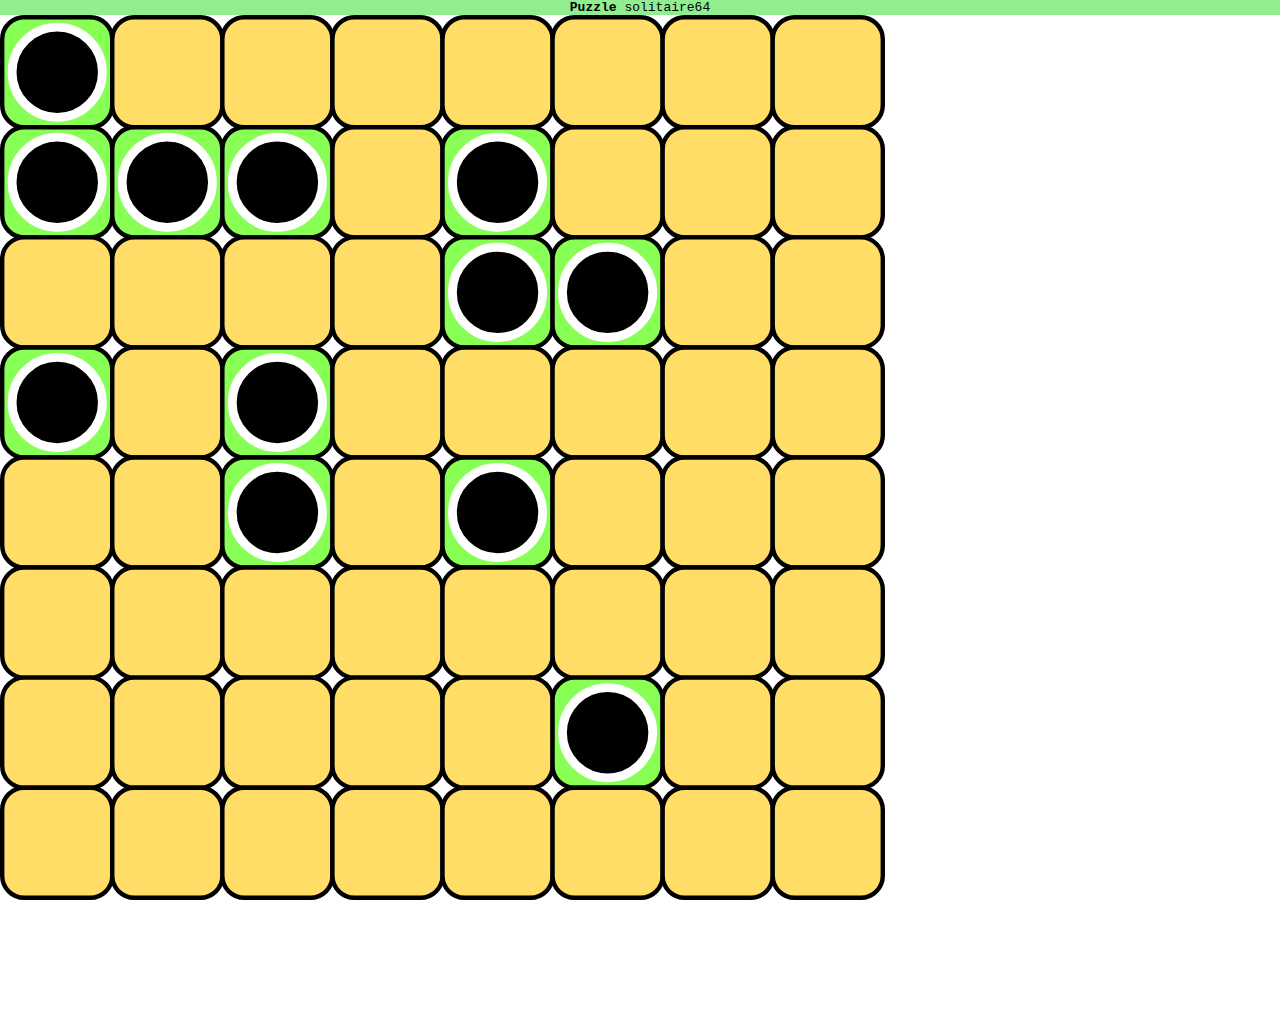
==== index.html @ f226a995 "Add files via upload" ====
<!DOCTYPE html>
<html>

<head>
    <meta charset="utf-8">
    <meta name="viewport" content="initial-scale=1.0">

    <title>solitaire64</title>

    <style type="text/css">
        html,
        body {
            font-family: monospace;
            height: 100%;
            width: 100%;
            border: 0;
            padding: 0;
            margin: 0;
            overflow-x: hidden;
        }

        p {
            padding-left: 1%;
            text-indent: 3%;
        }

        .classTextPuzzleName {
            text-align: center;
            background-color: #90ee90;
        }

        #idDivForRules {
            background-color: #FDC;
            padding-bottom: 1vh;
        }
    </style>
</head>

<body>
    <div class="classTextPuzzleName" id="idDivTextPuzzleName"><b>Puzzle</b> solitaire64</div>

    <svg id="idShowMainGame"></svg>

    <div id="idDivForRules">
        <div class="classTextPuzzleName">Rules:</div>

        <p>It is the Peg_solitaire - based game. But pegs can jump on any distance, not only anjacted cells. But after jumping peg must stop on the adjacted cell (after captured peg). Original game, that inspire me: <a href="https://en.wikipedia.org/wiki/Peg_solitaire">Peg_solitaire in Wikipedia.</a></p>
        
        <p>Just click highlighted starting and finishing cells to make a move. Refresh the page to start a new game. If this game is too difficult for You, watch this video: <a href="https://www.youtube.com/watch?v=-U7c_y5ks30">How To Solve The Peg Solitaire Puzzle on YouTube.</a> Attention! Video with music.</p>
    </div>

    <script src="js_01_SETS.js"></script>
    <script src="js_02_generate_convert.js"></script>
    <script src="js_03_F_XY.js"></script>
    <script src="js_04_F_MOVE.js"></script>
    <script src="js_05_F_BOARD.js"></script>
    <script src="js_06_EL.js"></script>
    <script src="js_07_SVG.js"></script>
    <script src="js_08_SVG_DRAW.js"></script>
    <script src="js_09_process.js"></script>
</body>

</html>
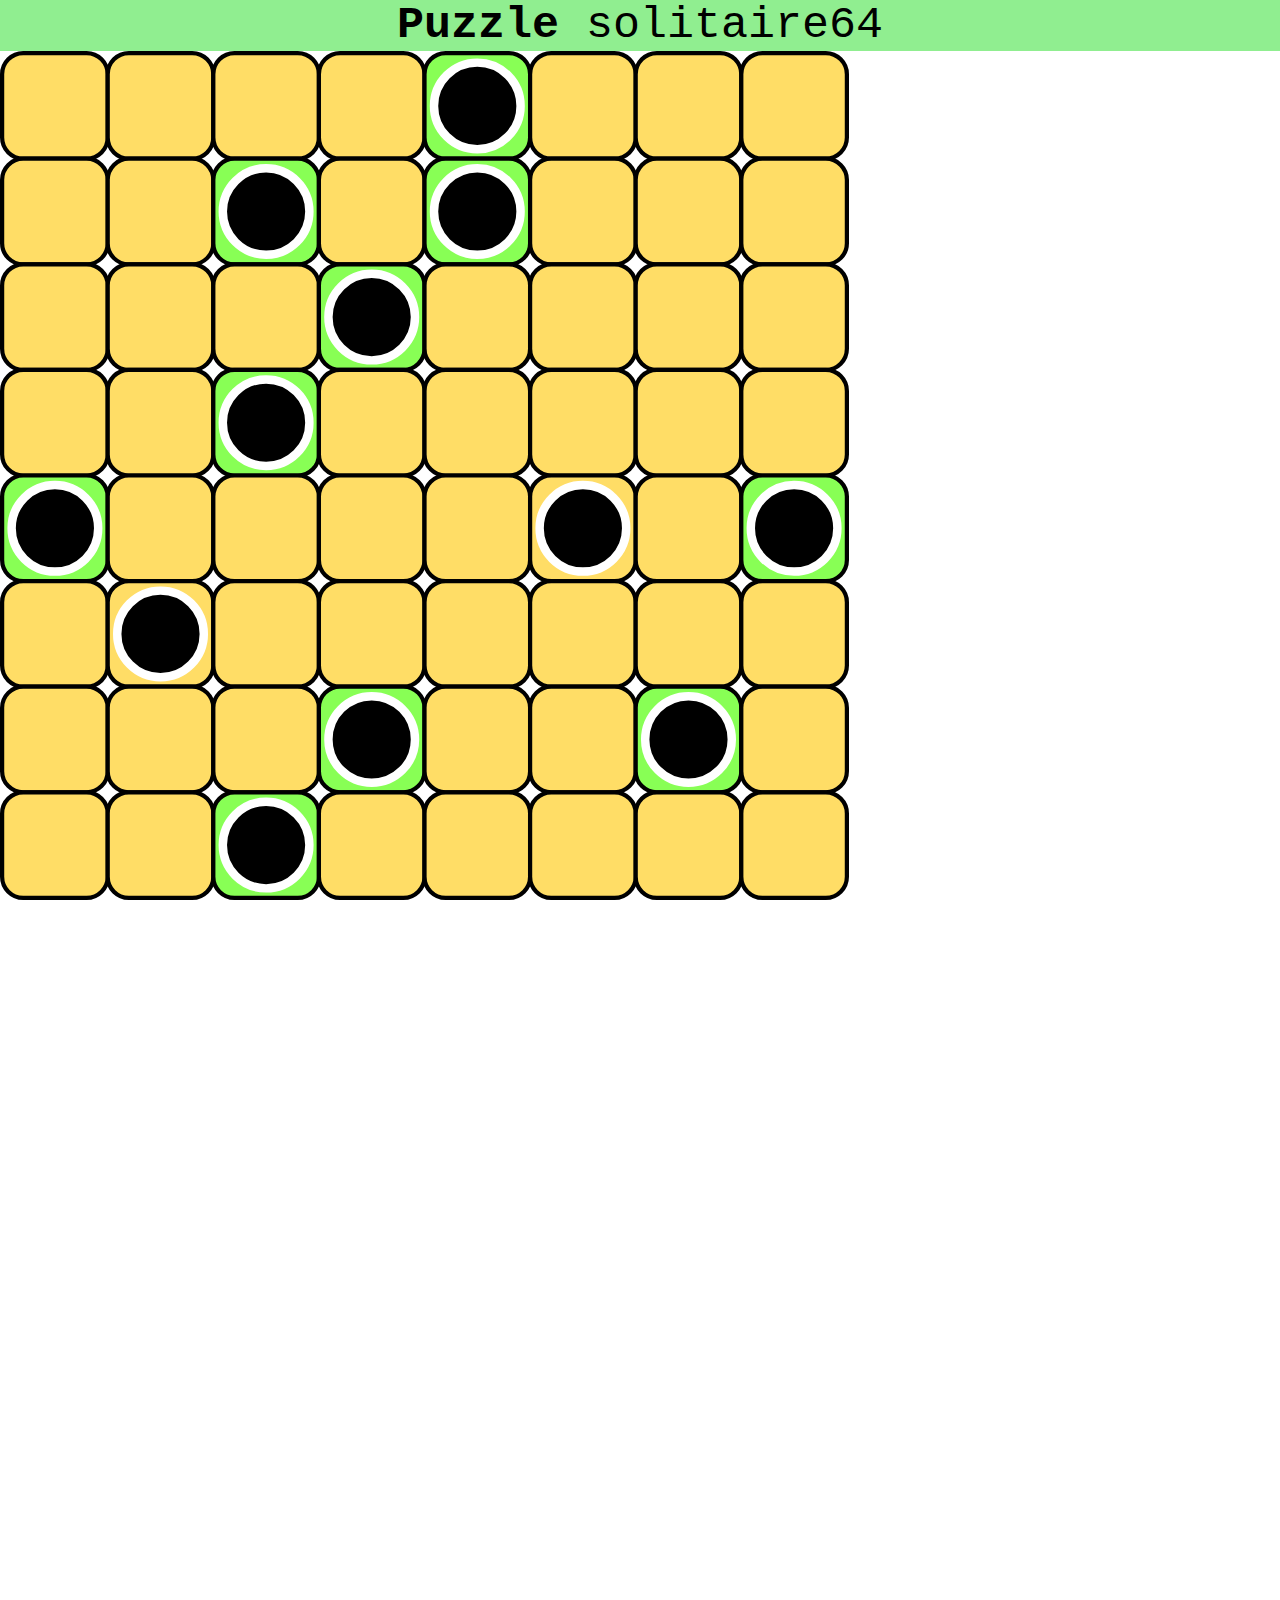
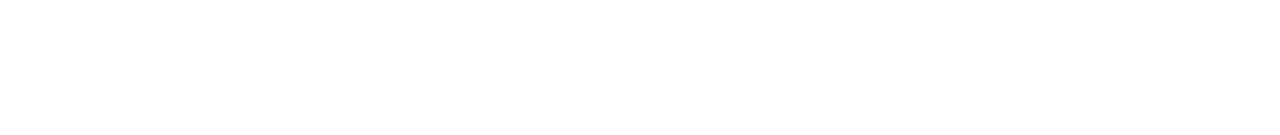
==== commit 872449de: "add CSS and delete .gitignore and .Python" ====
--- a/index.html
+++ b/index.html
@@ -4,36 +4,8 @@
 <head>
     <meta charset="utf-8">
     <meta name="viewport" content="initial-scale=1.0">
-
     <title>solitaire64</title>
-
-    <style type="text/css">
-        html,
-        body {
-            font-family: monospace;
-            height: 100%;
-            width: 100%;
-            border: 0;
-            padding: 0;
-            margin: 0;
-            overflow-x: hidden;
-        }
-
-        p {
-            padding-left: 1%;
-            text-indent: 3%;
-        }
-
-        .classTextPuzzleName {
-            text-align: center;
-            background-color: #90ee90;
-        }
-
-        #idDivForRules {
-            background-color: #FDC;
-            padding-bottom: 1vh;
-        }
-    </style>
+    <link rel="stylesheet" href="css_style.css" type="text/css">
 </head>
 
 <body>
@@ -44,9 +16,9 @@
     <div id="idDivForRules">
         <div class="classTextPuzzleName">Rules:</div>
 
-        <p>It is the Peg_solitaire - based game. But pegs can jump on any distance, not only anjacted cells. But after jumping peg must stop on the adjacted cell (after captured peg). Original game, that inspire me: <a href="https://en.wikipedia.org/wiki/Peg_solitaire">Peg_solitaire in Wikipedia.</a></p>
+        <p>It is the game, based on Peg solitaire. But pegs can jump on any distance, not only anjacted cells. But after jumping peg must stop on the adjacted cell (after captured peg). Original game, that inspire me: "Peg_solitaire" <a href="https://en.wikipedia.org/wiki/Peg_solitaire">on_Wikipedia.</a></p>
         
-        <p>Just click highlighted starting and finishing cells to make a move. Refresh the page to start a new game. If this game is too difficult for You, watch this video: <a href="https://www.youtube.com/watch?v=-U7c_y5ks30">How To Solve The Peg Solitaire Puzzle on YouTube.</a> Attention! Video with music.</p>
+        <p>Just click highlighted starting and finishing cells to make a move. Refresh the page to start a new game. If this game is too difficult for You, watch this video: "How To Solve The Peg Solitaire Puzzle" <a href="https://www.youtube.com/watch?v=-U7c_y5ks30">on_YouTube.</a> Attention! Video with music.</p>
     </div>
 
     <script src="js_01_SETS.js"></script>
--- a/css_style.css
+++ b/css_style.css
@@ -0,0 +1,29 @@
+html, body {
+    font-family: monospace;
+    height: 100%;
+    width: 100%;
+    border: 0;
+    padding: 0;
+    margin: 0;
+    overflow-x: hidden;
+}
+
+html, body {
+    font-size: 5vh;
+    font-size: 5vm;
+    font-size: 5vmin;
+}
+
+p {
+    padding-left: 1%;
+    text-indent: 3%;
+}
+
+.classTextPuzzleName {
+    text-align: center;
+    background-color: #90ee90;
+}
+
+#idDivForRules {
+    background-color: #FDC;
+}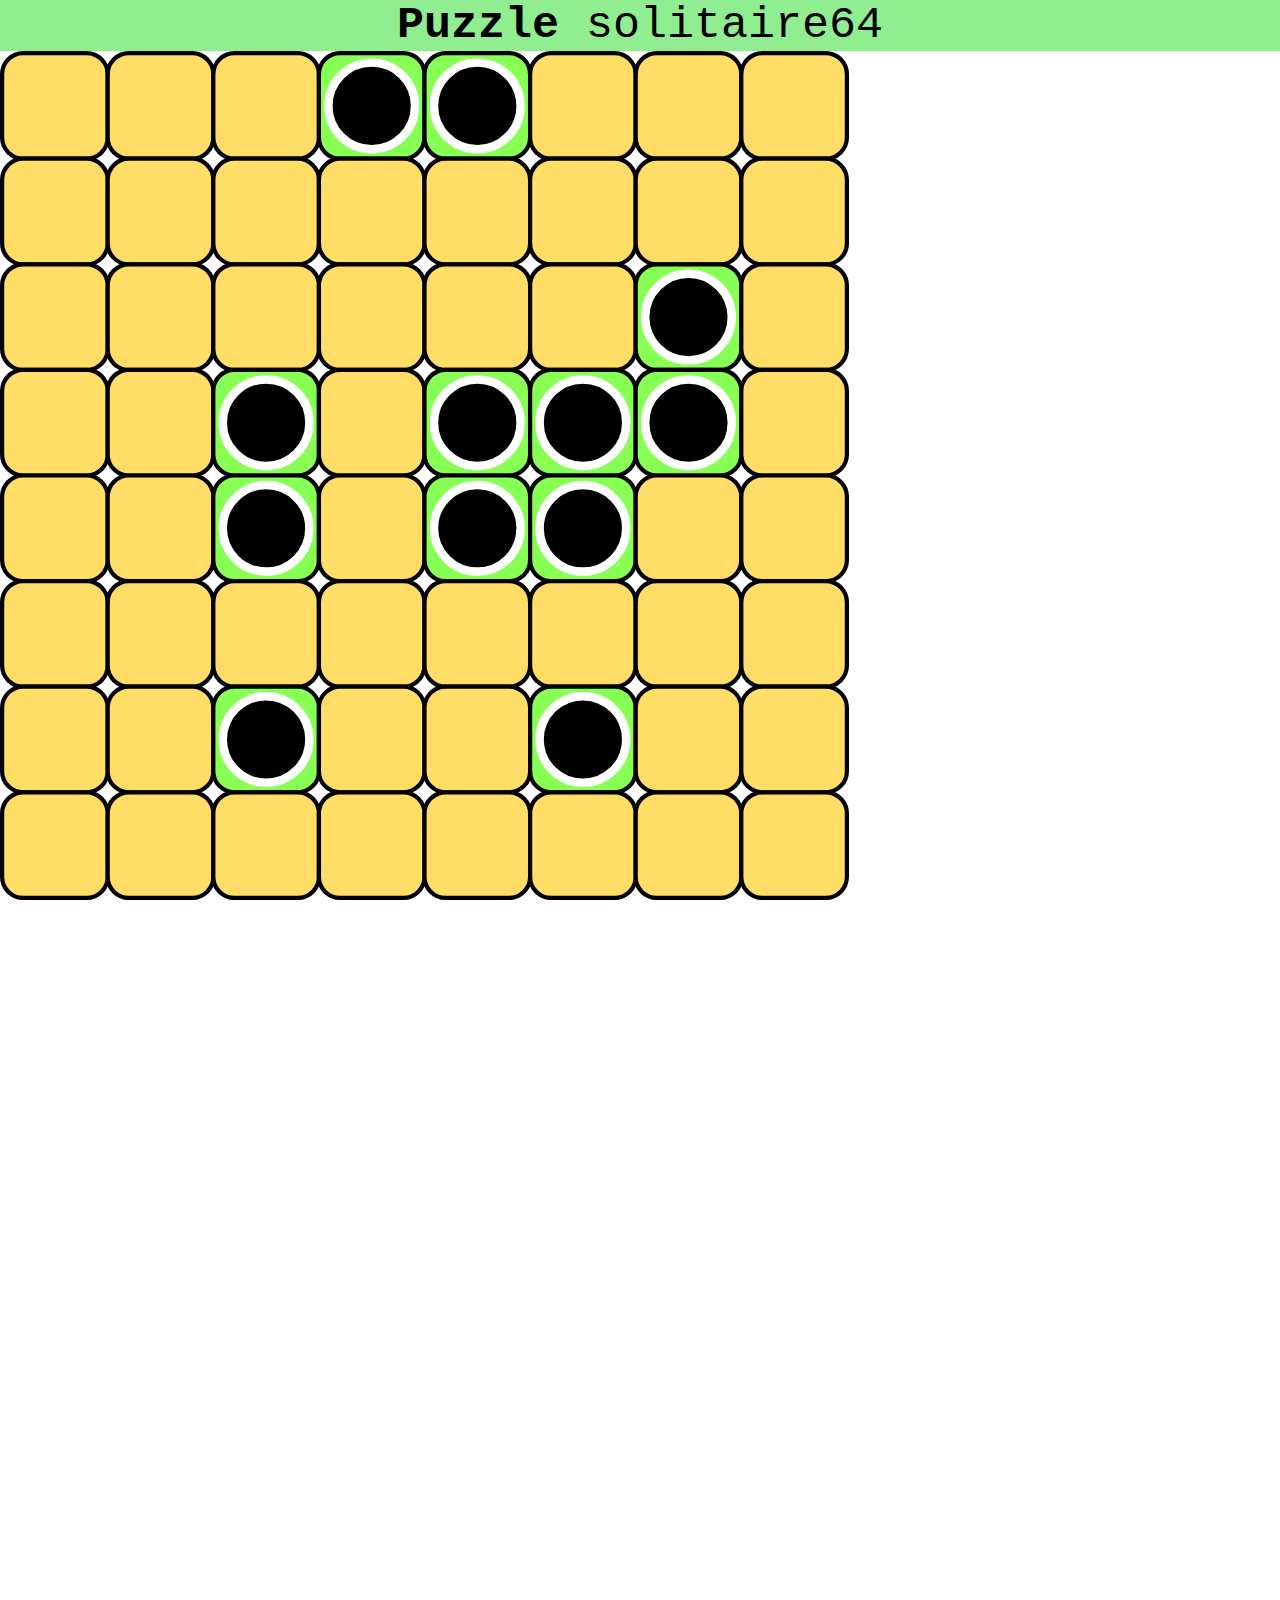
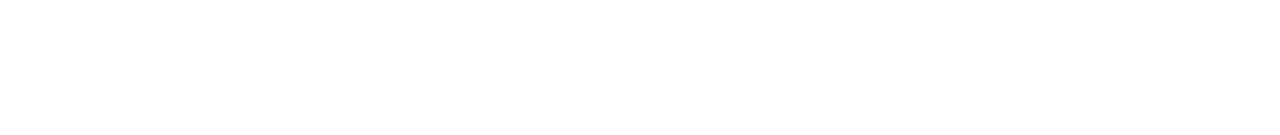
==== commit 860e4da6: "add F_AB and rename js files" ====
--- a/index.html
+++ b/index.html
@@ -24,12 +24,14 @@
     <script src="js_01_SETS.js"></script>
     <script src="js_02_generate_convert.js"></script>
     <script src="js_03_F_XY.js"></script>
-    <script src="js_04_F_MOVE.js"></script>
-    <script src="js_05_F_BOARD.js"></script>
-    <script src="js_06_EL.js"></script>
-    <script src="js_07_SVG.js"></script>
-    <script src="js_08_SVG_DRAW.js"></script>
-    <script src="js_09_process.js"></script>
+    <script src="js_04_F_AB.js"></script>
+    <script src="js_05_F_MOVE.js"></script>
+    <script src="js_06_F_BOARD.js"></script>
+    <script src="js_07_EL.js"></script>
+    <script src="js_08_SVG.js"></script>
+    <script src="js_09_SVG_DRAW.js"></script>
+    <script src="js_10_process.js"></script>
+</body>
 </body>
 
 </html>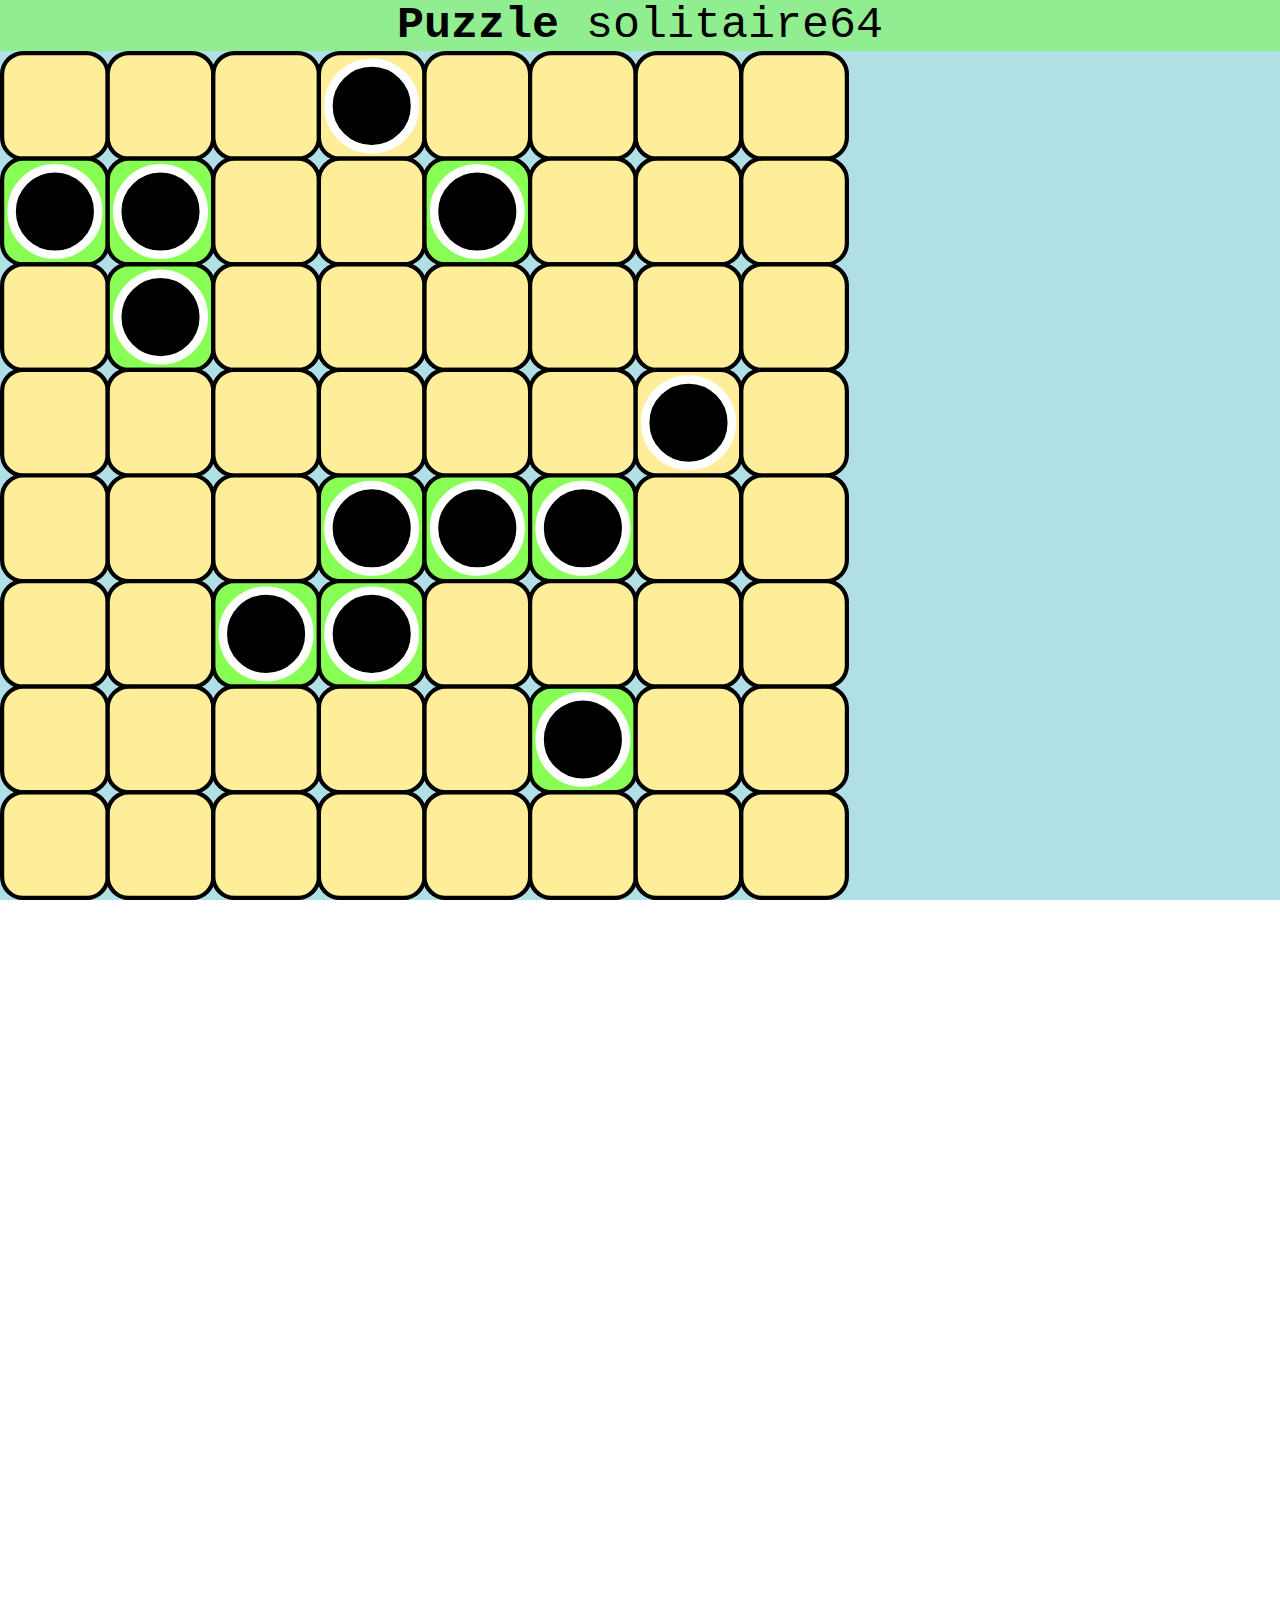
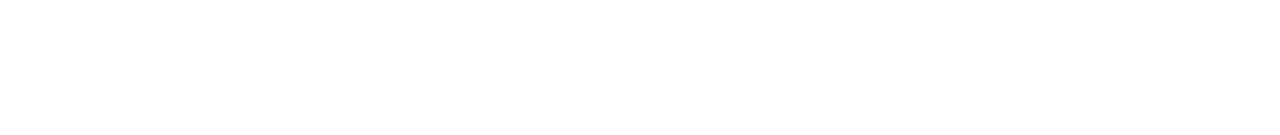
==== commit f682a72a: "bug: extra body closing tag" ====
--- a/index.html
+++ b/index.html
@@ -32,6 +32,5 @@
     <script src="js_09_SVG_DRAW.js"></script>
     <script src="js_10_process.js"></script>
 </body>
-</body>
 
 </html>--- a/css_style.css
+++ b/css_style.css
@@ -26,4 +26,8 @@
 
 #idDivForRules {
     background-color: #FDC;
+}
+
+#idShowMainGame {
+    background-color:#b0e0e6;
 }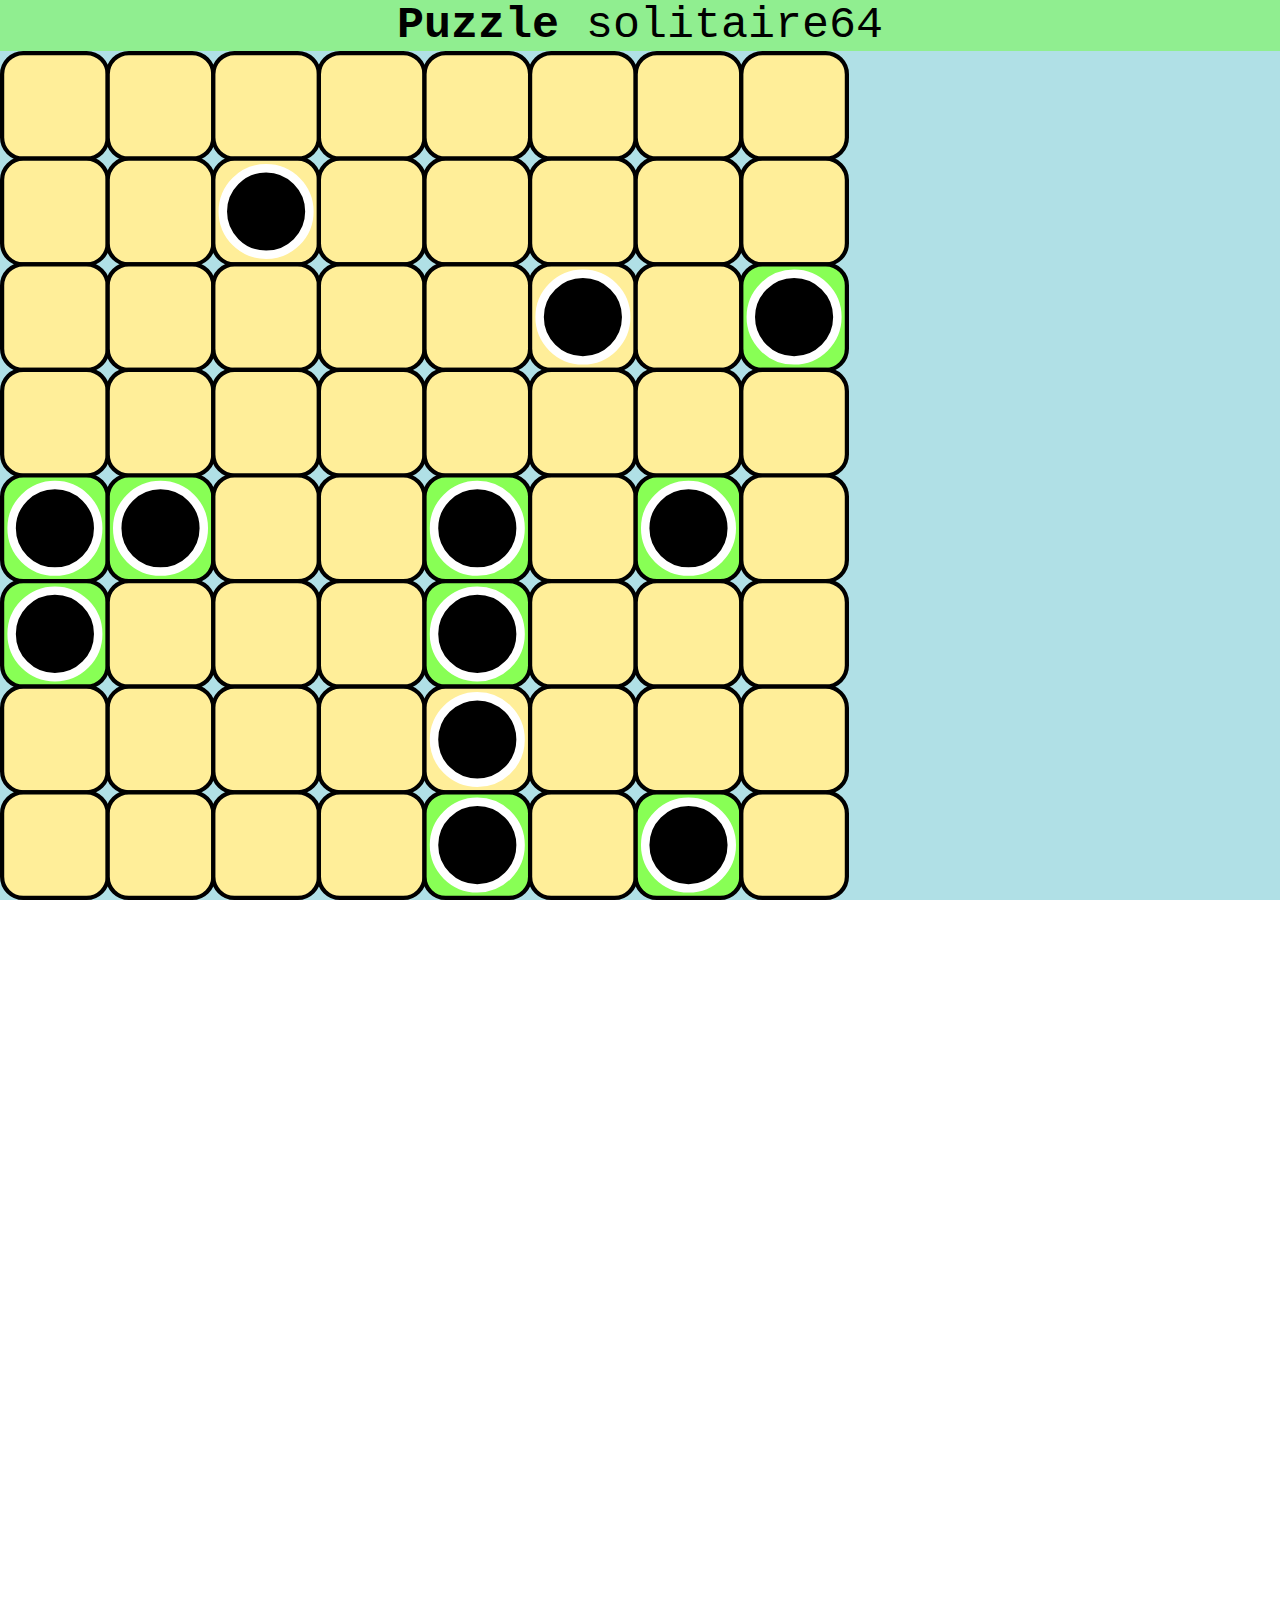
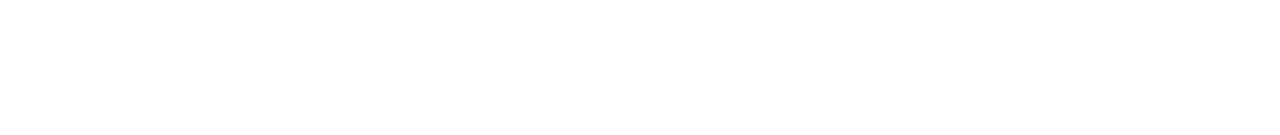
==== commit ee2e52ec: "rename css_style to css_main" ====
--- a/index.html
+++ b/index.html
@@ -5,7 +5,7 @@
     <meta charset="utf-8">
     <meta name="viewport" content="initial-scale=1.0">
     <title>solitaire64</title>
-    <link rel="stylesheet" href="css_style.css" type="text/css">
+    <link rel="stylesheet" href="css_main.css" type="text/css">
 </head>
 
 <body>
--- a/css_main.css
+++ b/css_main.css
@@ -0,0 +1,33 @@
+html, body {
+    font-family: monospace;
+    height: 100%;
+    width: 100%;
+    border: 0;
+    padding: 0;
+    margin: 0;
+    overflow-x: hidden;
+}
+
+html, body {
+    font-size: 5vh;
+    font-size: 5vm;
+    font-size: 5vmin;
+}
+
+p {
+    padding-left: 1%;
+    text-indent: 3%;
+}
+
+.classTextPuzzleName {
+    text-align: center;
+    background-color: #90ee90;
+}
+
+#idDivForRules {
+    background-color: #FDC;
+}
+
+#idShowMainGame {
+    background-color:#b0e0e6;
+}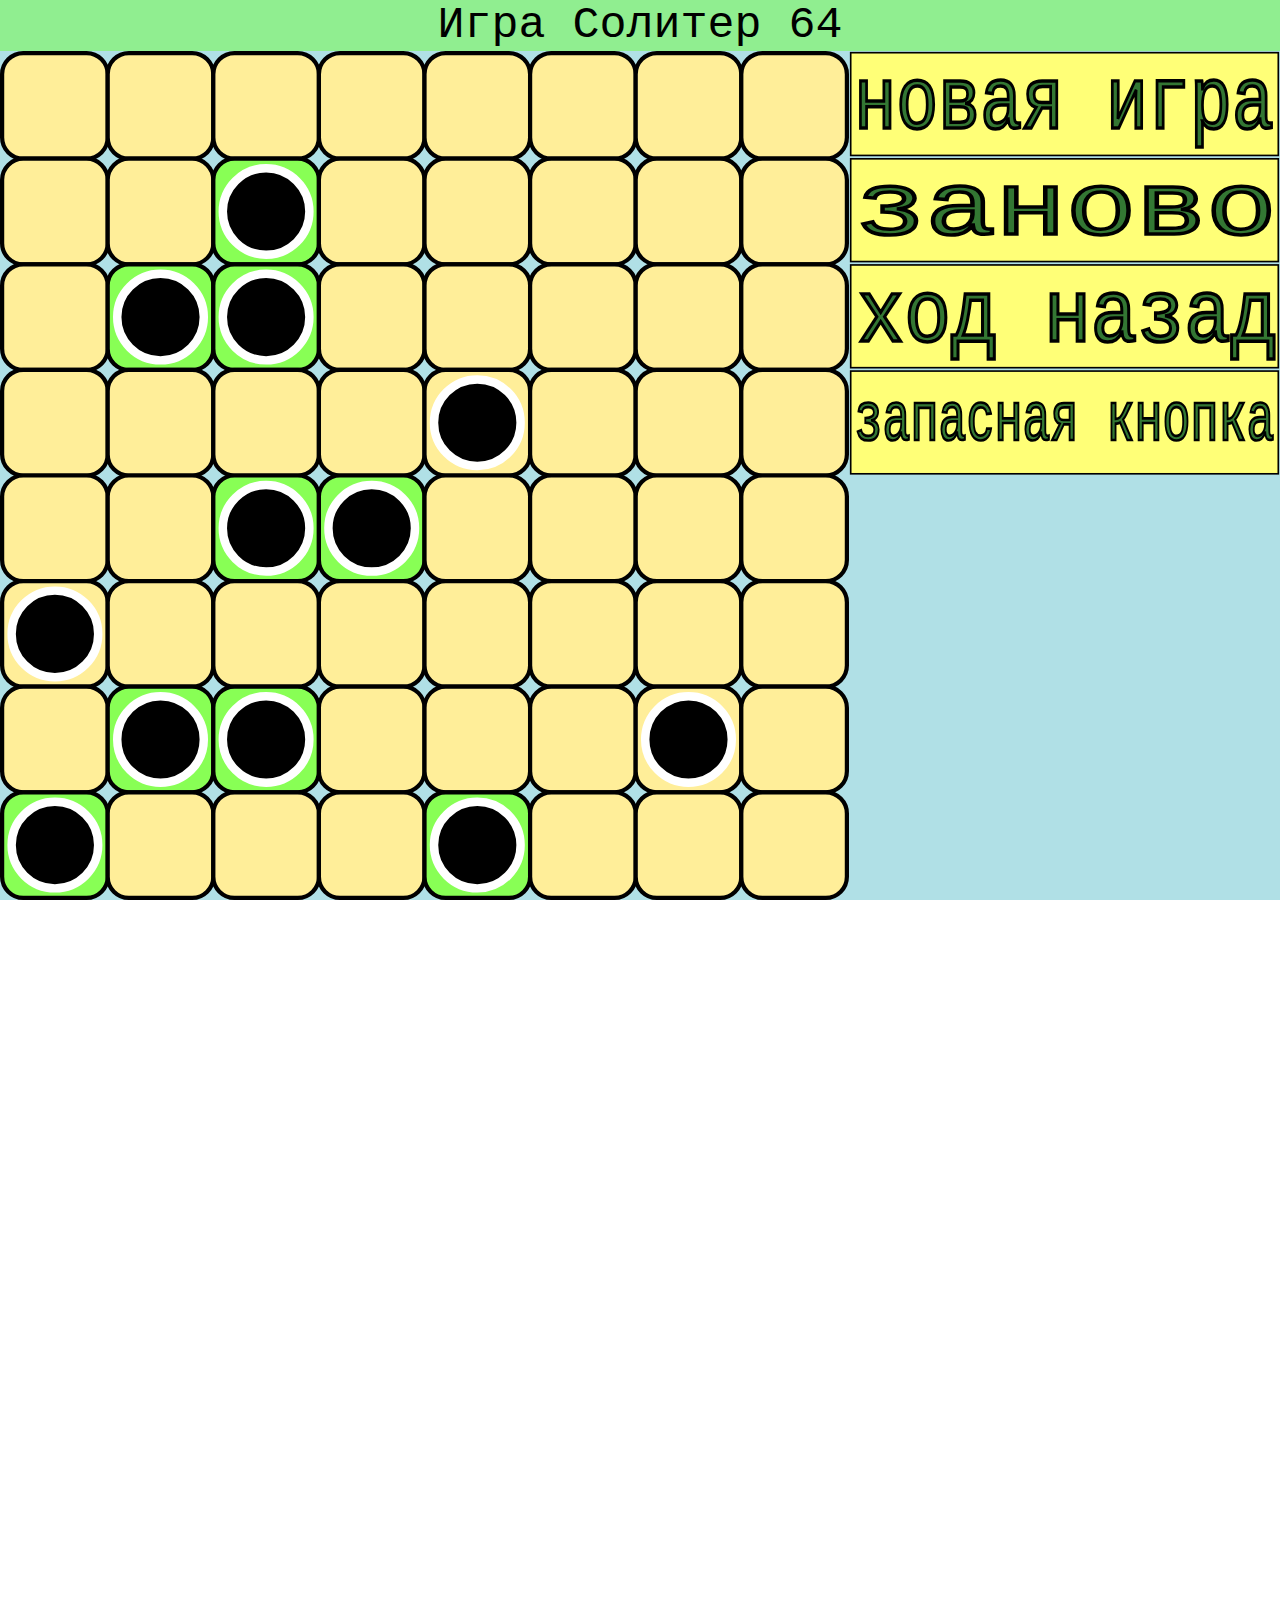
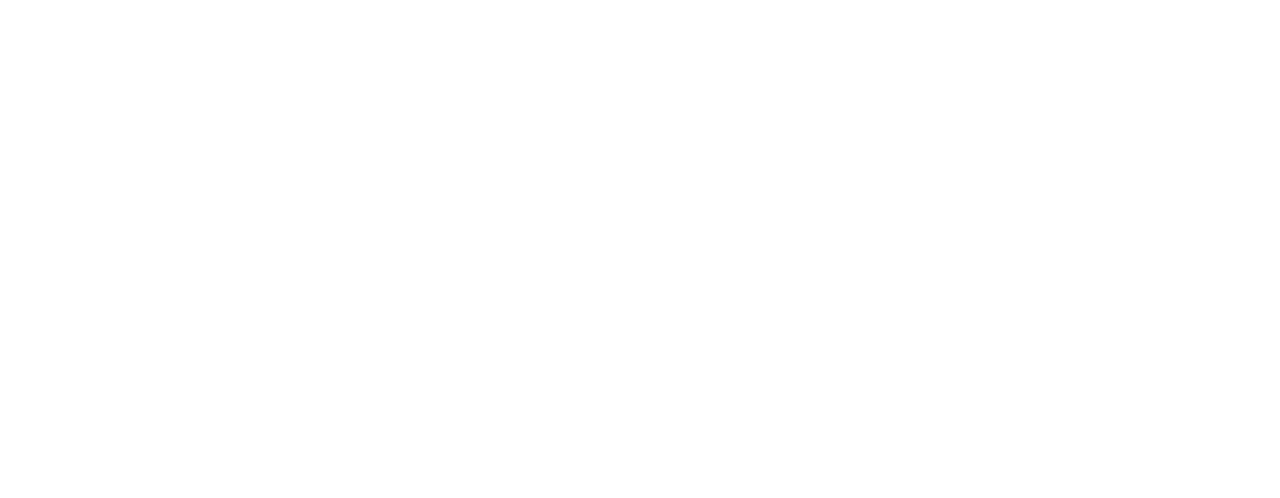
==== commit c24ffc6f: "add rusification and buttons" ====
--- a/index.html
+++ b/index.html
@@ -1,36 +1,35 @@
-<!DOCTYPE html>
-<html>
-
-<head>
-    <meta charset="utf-8">
-    <meta name="viewport" content="initial-scale=1.0">
-    <title>solitaire64</title>
-    <link rel="stylesheet" href="css_main.css" type="text/css">
-</head>
-
-<body>
-    <div class="classTextPuzzleName" id="idDivTextPuzzleName"><b>Puzzle</b> solitaire64</div>
-
-    <svg id="idShowMainGame"></svg>
-
-    <div id="idDivForRules">
-        <div class="classTextPuzzleName">Rules:</div>
-
-        <p>It is the game, based on Peg solitaire. But pegs can jump on any distance, not only anjacted cells. But after jumping peg must stop on the adjacted cell (after captured peg). Original game, that inspire me: "Peg_solitaire" <a href="https://en.wikipedia.org/wiki/Peg_solitaire">on_Wikipedia.</a></p>
-        
-        <p>Just click highlighted starting and finishing cells to make a move. Refresh the page to start a new game. If this game is too difficult for You, watch this video: "How To Solve The Peg Solitaire Puzzle" <a href="https://www.youtube.com/watch?v=-U7c_y5ks30">on_YouTube.</a> Attention! Video with music.</p>
-    </div>
-
-    <script src="js_01_SETS.js"></script>
-    <script src="js_02_generate_convert.js"></script>
-    <script src="js_03_F_XY.js"></script>
-    <script src="js_04_F_AB.js"></script>
-    <script src="js_05_F_MOVE.js"></script>
-    <script src="js_06_F_BOARD.js"></script>
-    <script src="js_07_EL.js"></script>
-    <script src="js_08_SVG.js"></script>
-    <script src="js_09_SVG_DRAW.js"></script>
-    <script src="js_10_process.js"></script>
-</body>
-
+<!DOCTYPE html>
+<html>
+
+<head>
+    <meta charset="utf-8">
+    <meta name="viewport" content="initial-scale=1.0">
+    <title>Шашечный пасьянс</title>
+    <link rel="stylesheet" href="css_main.css" type="text/css">
+</head>
+
+<body>
+    <div class="classTextPuzzleName" id="idDivTextPuzzleName"></div>
+
+    <svg id="idShowMainGame"></svg>
+
+    <div id="idDivForRules">
+        <div class="classTextPuzzleName">Правила игры:</div>
+        <p>Цель - съесть как можно больше шашек и, в идеале, остаться с одной шашкой. Есть можно вверх-вниз и вправо-влево на любом расстоянии, если между "едоком" и "едой" нет других шашек. Ячейка сразу же за "едой" (по направлению хода) должна быть свободна. "Едоку" надо приземляться рядом с "едой", не пролетая дальше.</p>
+        <p>Нажимайте на шашку, которой хотите сделать ход; и на ячейку, куда хотите сделать ход. Шашки, имеющие ход, и доступные для них поля отмечены цветом. Основой для пасьянса стал Солитер (игра), <a href="https://ru.wikipedia.org/wiki/%D0%A1%D0%BE%D0%BB%D0%B8%D1%82%D0%B5%D1%80_(%D0%B8%D0%B3%D1%80%D0%B0)">см_Википедию.</a> Шашечный пасьянс отличается от Солитера формой доски, начальной расстановкой, которая может быть случайной; и ещё тем, что шашки дальнобойные. Можете посмотреть видео прохождения классического Солитера <a href="https://www.youtube.com/watch?v=-U7c_y5ks30">на_YouTube.</a> Внимание! Видео с музыкой.</p>
+    </div>
+
+    <script src="js_01_SETS.js"></script>
+    <script src="js_02_LANG.js"></script>
+    <script src="js_03_generate_convert.js"></script>
+    <script src="js_04_F_XY.js"></script>
+    <script src="js_05_F_AB.js"></script>
+    <script src="js_06_F_MOVE.js"></script>
+    <script src="js_07_F_BOARD.js"></script>
+    <script src="js_08_EL.js"></script>
+    <script src="js_09_SVG.js"></script>
+    <script src="js_10_SVG_DRAW.js"></script>
+    <script src="js_11_process.js"></script>
+</body>
+
 </html>--- a/css_main.css
+++ b/css_main.css
@@ -8,7 +8,7 @@
     overflow-x: hidden;
 }
 
-html, body {
+.classTextPuzzleName, #idDivForRules {
     font-size: 5vh;
     font-size: 5vm;
     font-size: 5vmin;
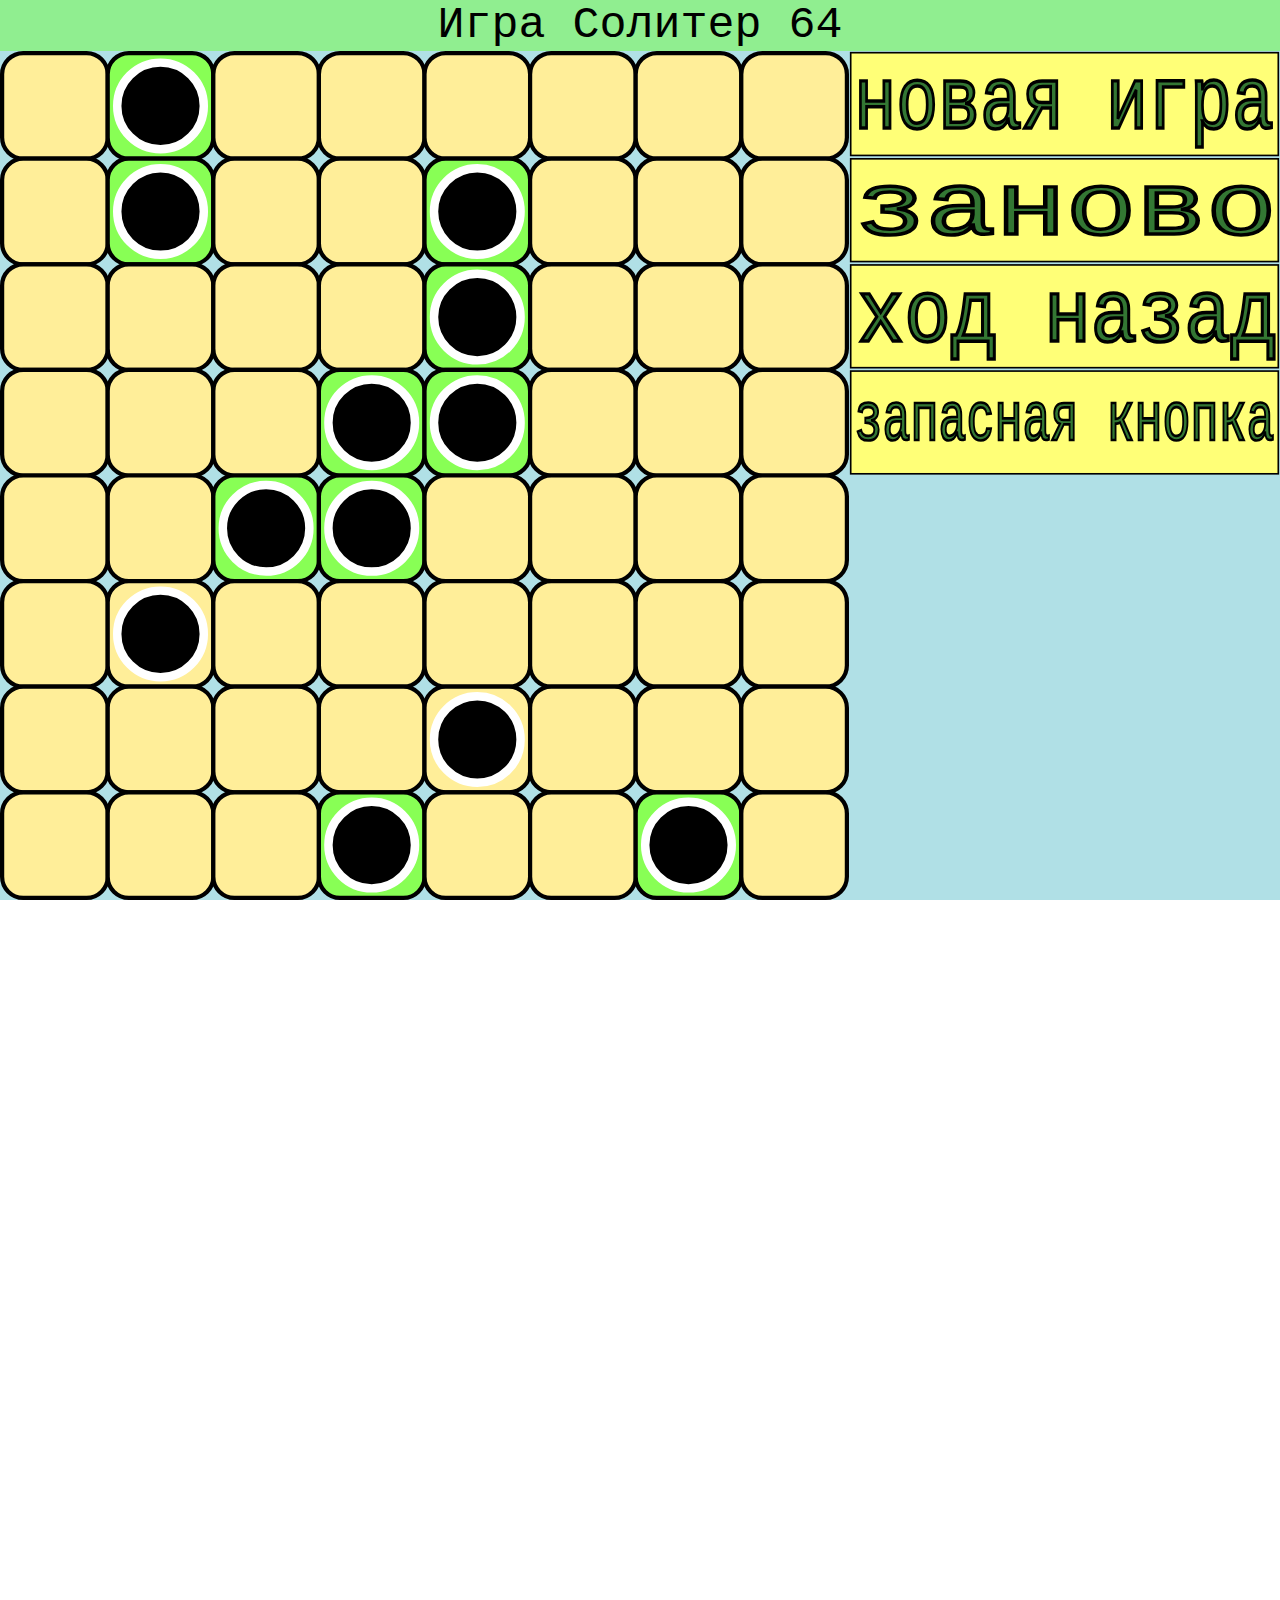
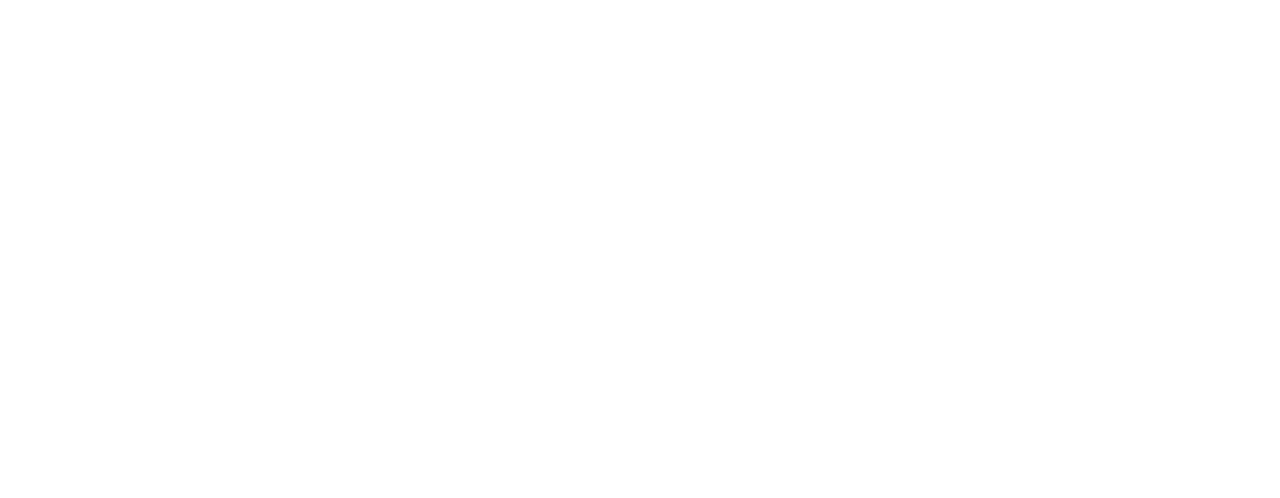
==== commit 94d07b95: "rename title" ====
--- a/index.html
+++ b/index.html
@@ -4,7 +4,7 @@
 <head>
     <meta charset="utf-8">
     <meta name="viewport" content="initial-scale=1.0">
-    <title>Шашечный пасьянс</title>
+    <title>Солитер 64 - шашечный пасьянс</title>
     <link rel="stylesheet" href="css_main.css" type="text/css">
 </head>
 
